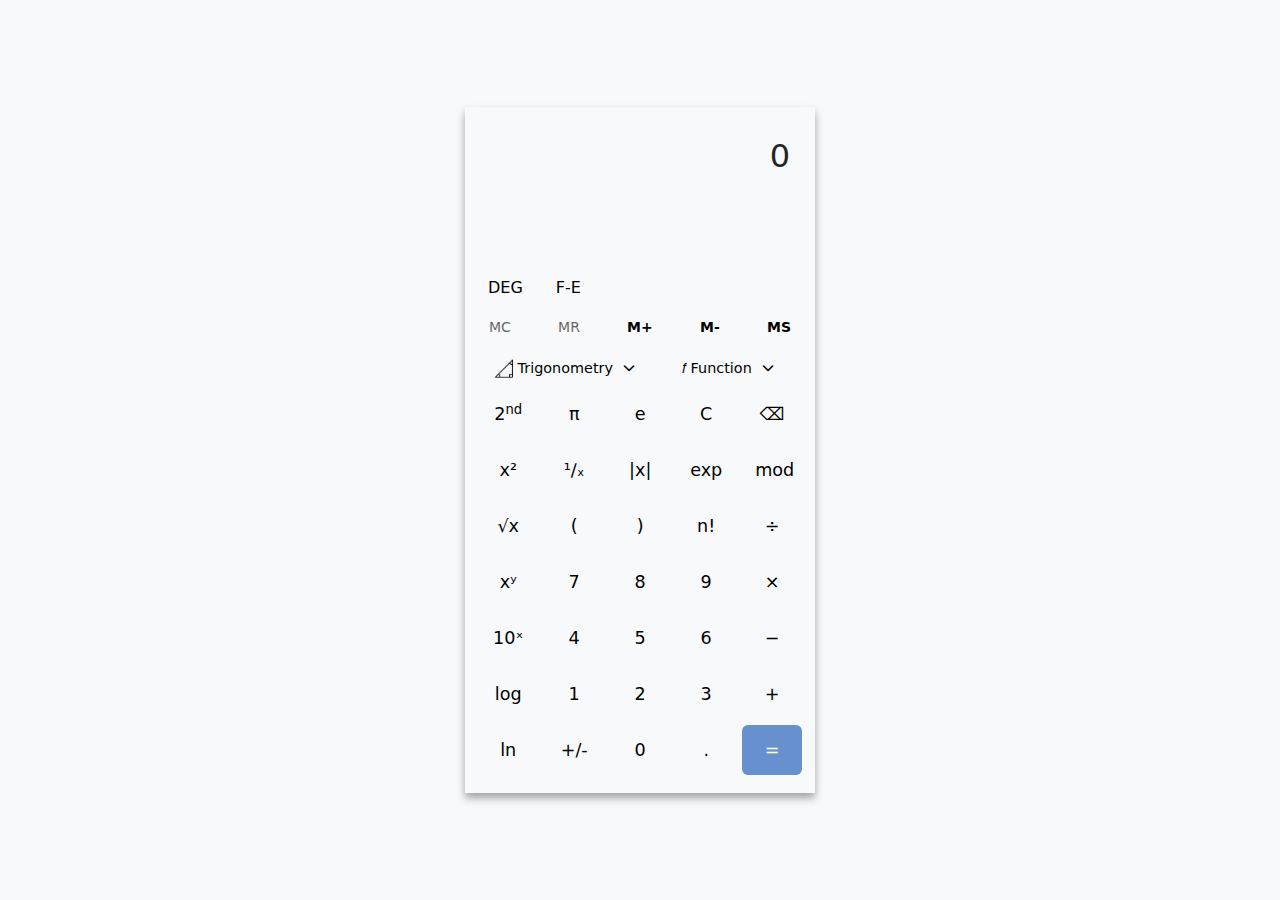
==== index2.html @ c0d9a8f0 "first comiit" ====
<!DOCTYPE html>
<html lang="en">

<head>
    <meta charset="UTF-8">
    <meta name="viewport" content="width=device-width, initial-scale=1.0">
    <title>Scientific Calculator</title>
    <link href="https://cdn.jsdelivr.net/npm/bootstrap@5.3.0/dist/css/bootstrap.min.css" rel="stylesheet">
    <link rel="stylesheet" href="https://cdnjs.cloudflare.com/ajax/libs/font-awesome/6.4.2/css/all.min.css">
    <style>
        body {
            background-color: #f8f9fa !important;
        }

        .calculator {
            width: 350px;
            background-color: #f8f9fa;
            background-color: #f8f9fa !important;
            padding: 15px;
            /* border-radius: 10px; */
            background-color: rgba(131, 131, 131, 0.35);
            box-shadow: 0px 0px 10px rgba(0, 0, 0, 0.1);
            box-shadow: rgba(0, 0, 0, 0.35) 0rem 0.31rem 0.5rem;
        }

        .screen {
            font-size: 2rem;
            overflow: hidden;
            text-overflow: ellipsis;
            white-space: nowrap;
            display: flex;
            /* align-items: center; */
            justify-content: flex-end;
            padding: 10px;
            width: 100%;
            height: 150px;
        }

        .btn-calc {
            width: 60px;
            height: 50px;
            font-size: 1.1rem;
            margin: 3px;
        }

        .btn-calc sup {
            font-size: 0.75em;
        }

        .gap-25px {
            gap: 25px;
        }

        .calDiv__btn {
            background-color: transparent;
            box-shadow: none;
        }

        .calDiv {
            padding: 0.6rem;
            max-height: 100%;
            box-shadow: 0rem 0rem 0.25rem 0.0625rem grey;
        }

        .btn-equal {
            background-color: #6690ce !important;
            color: white;
        }

        .btn-opacity {
            opacity: 0.6;
        }

        .btn-bold {
            font-weight: bold;
        }

        .btn-trig-func {
            font-size: 0.9rem;
            display: flex;
            align-items: center;
            gap: 5px;
            font-weight: 500;
            border-radius: 5px;
            padding: 6px 10px;
        }

        .calDiv__trigonoImg--size {
            width: 1.1rem;
            object-fit: contain;
            vertical-align: middle;
            transform: rotate(270deg);
        }

        .arrow-icon {
            font-size: 12px;
            margin-left: 5px;
        }

        .row {
            --bs-gutter-x: 1.5rem;
            --bs-gutter-y: 0;
            display: flex;
            flex-wrap: wrap;
            margin-top: calc(-1* var(--bs-gutter-y));
            margin-right: calc(-.5* var(--bs-gutter-x));
            margin-left: calc(-0.2* var(--bs-gutter-x));
        }
    </style>
</head>

<body>
    <div class="container d-flex justify-content-center align-items-center vh-100">
        <div class="calculator">
            <div class="screen">0</div>

            <div class="d-flex justify-content-start ms-1 gap-25px">
                <button class="btn btn-light calDiv__btn border-0 p-1">DEG</button>
                <button class="btn btn-light calDiv__btn border-0 p-1">F-E</button>
            </div>

            <div class="d-flex justify-content-between my-2">
                <button class="btn btn-light btn-sm btn-opacity">MC</button>
                <button class="btn btn-light btn-sm btn-opacity">MR</button>
                <button class="btn btn-light btn-sm btn-bold">M+</button>
                <button class="btn btn-light btn-sm btn-bold">M-</button>
                <button class="btn btn-light btn-sm btn-bold">MS</button>
            </div>

            <div class="d-flex justify-content-start ms-1 gap-25px">
                <button class="btn btn-light btn-sm btn-trig-func">
                    <img src="./images/triangle.png" alt="triangle" class="calDiv__trigonoImg--size">
                    Trigonometry
                    <i class="fa-solid fa-chevron-down arrow-icon"></i>
                </button>

                <button class="btn btn-light btn-sm btn-trig-func">
                    𝑓 Function
                    <i class="fa-solid fa-chevron-down arrow-icon"></i>
                </button>
            </div>

            <div class="row text-center">
                <button class="btn btn-light btn-calc">2<sup>nd</sup></button>

                <button class="btn btn-light btn-calc">&pi;</button>
                <button class="btn btn-light btn-calc">e</button>
                <button class="btn btn-light btn-calc">C</button>
                <button class="btn btn-light btn-calc">⌫</button>
                <button class="btn btn-light btn-calc">x²</button>
                <button class="btn btn-light btn-calc">¹∕ₓ</button>
                <button class="btn btn-light btn-calc">|x|</button>
                <button class="btn btn-light btn-calc">exp</button>
                <button class="btn btn-light btn-calc">mod</button>
                <button class="btn btn-light btn-calc">√x</button>
                <button class="btn btn-light btn-calc">(</button>
                <button class="btn btn-light btn-calc">)</button>
                <button class="btn btn-light btn-calc">n!</button>
                <button class="btn btn-light btn-calc">÷</button>
                <button class="btn btn-light btn-calc">xʸ</button>
                <button class="btn btn-light btn-calc">7</button>
                <button class="btn btn-light btn-calc">8</button>
                <button class="btn btn-light btn-calc">9</button>
                <button class="btn btn-light btn-calc">×</button>
                <button class="btn btn-light btn-calc">10ˣ</button>
                <button class="btn btn-light btn-calc">4</button>
                <button class="btn btn-light btn-calc">5</button>
                <button class="btn btn-light btn-calc">6</button>
                <button class="btn btn-light btn-calc">−</button>
                <button class="btn btn-light btn-calc">log</button>
                <button class="btn btn-light btn-calc">1</button>
                <button class="btn btn-light btn-calc">2</button>
                <button class="btn btn-light btn-calc">3</button>
                <button class="btn btn-light btn-calc">+</button>
                <button class="btn btn-light btn-calc">ln</button>
                <button class="btn btn-light btn-calc">+/-</button>
                <button class="btn btn-light btn-calc">0</button>
                <button class="btn btn-light btn-calc">.</button>
                <button class="btn btn-equal btn-calc">=</button>
            </div>
        </div>
    </div>

    <script src="https://cdn.jsdelivr.net/npm/bootstrap@5.3.0/dist/js/bootstrap.bundle.min.js"></script>
    <script>
        document.addEventListener("DOMContentLoaded", function () {
            const screen = document.querySelector(".screen");
            let expression = "";

            document.querySelectorAll(".btn-calc").forEach(button => {
                button.addEventListener("click", function () {
                    const value = this.textContent;

                    if (value === "C") {
                        expression = "";
                    } else if (value === "⌫") {
                        expression = expression.slice(0, -1);
                    } else if (value === "=") {
                        try {
                            expression = eval(expression.replace(/×/g, "*").replace(/÷/g, "/"));
                        } catch (error) {
                            expression = "Error";
                        }
                    } else if (value === "x²") {
                        expression = Math.pow(eval(expression), 2);
                    } else if (value === "√x") {
                        expression = Math.sqrt(eval(expression));
                    } else if (value === "¹∕ₓ") {
                        expression = 1 / eval(expression);
                    } else if (value === "|x|") {
                        expression = Math.abs(eval(expression));
                    } else if (value === "n!") {
                        expression = factorial(eval(expression));
                    } else if (value === "log") {
                        expression = Math.log10(eval(expression));
                    } else if (value === "ln") {
                        expression = Math.log(eval(expression));
                    } else if (value === "e") {
                        expression += Math.E;
                    } else if (value === "π") {
                        expression += Math.PI;
                    } else if (value === "mod") {
                        expression += "%";
                    } else if (value === "xʸ") {
                        expression += "**";
                    } else if (value === "10ˣ") {
                        expression = Math.pow(10, eval(expression));
                    } else if (value === "exp") {
                        expression = Math.exp(eval(expression));
                    } else if (value === "+") {
                        expression += "+";
                    } else if (value === "−") {
                        expression += "-";
                    } else if (value === "÷") {
                        expression += "/";
                    } else if (value === "×") {
                        expression += "*";
                    } else if (value === "+/-") {
                        expression = eval(expression) * -1;
                    } else {
                        expression += value;
                    }

                    screen.textContent = expression;
                });
            });

            function factorial(n) {
                if (n < 0) return "Error";
                if (n === 0 || n === 1) return 1;
                let result = 1;
                for (let i = 2; i <= n; i++) {
                    result *= i;
                }
                return result;
            }
        });

    </script>
</body>

</html>
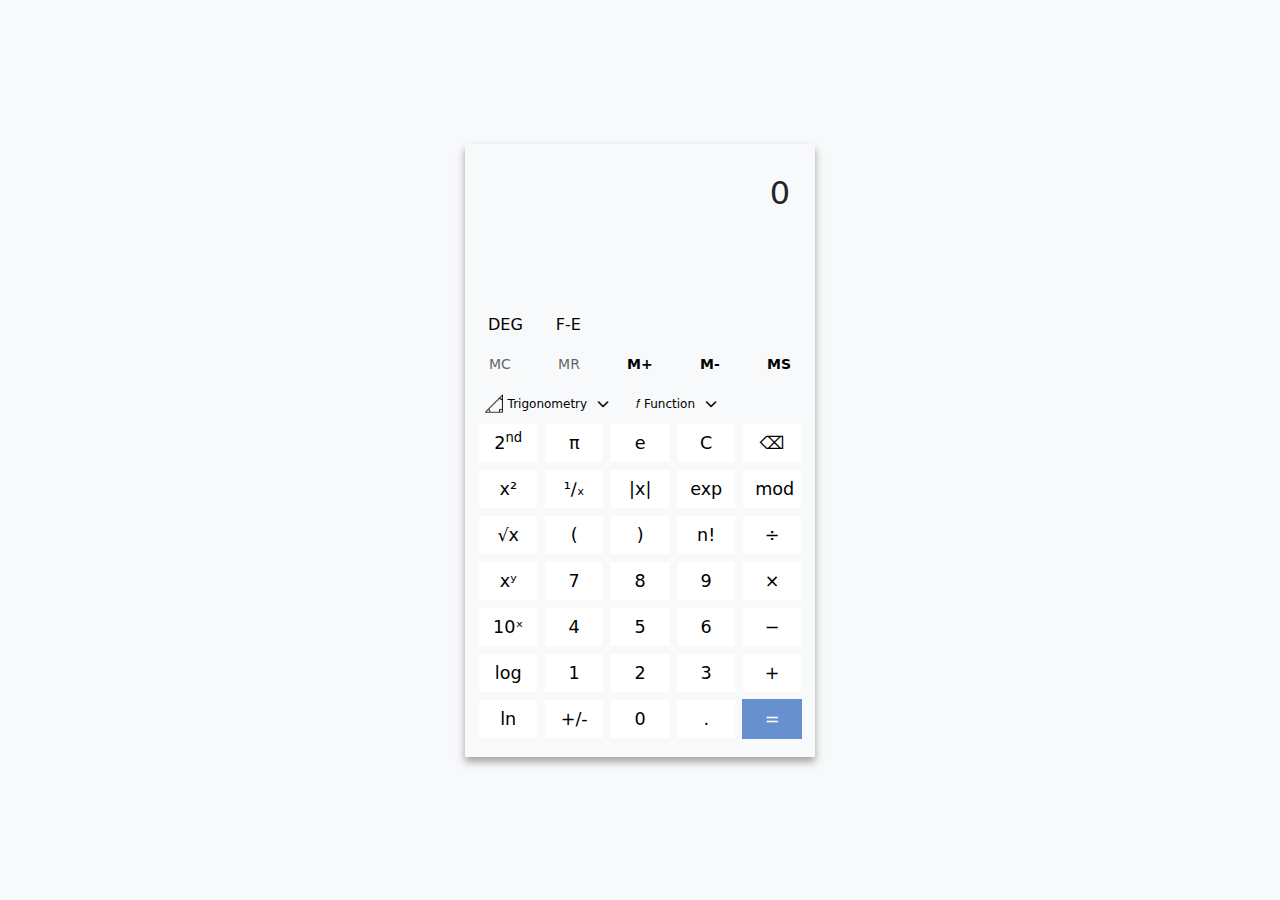
==== commit fa92111a: "second commit" ====
--- a/index2.html
+++ b/index2.html
@@ -19,6 +19,7 @@
             padding: 15px;
             /* border-radius: 10px; */
             background-color: rgba(131, 131, 131, 0.35);
+            background-color: #f8f9fa !important;
             box-shadow: 0px 0px 10px rgba(0, 0, 0, 0.1);
             box-shadow: rgba(0, 0, 0, 0.35) 0rem 0.31rem 0.5rem;
         }
@@ -38,9 +39,11 @@
 
         .btn-calc {
             width: 60px;
-            height: 50px;
+            height: 40px;
             font-size: 1.1rem;
             margin: 3px;
+            background-color: white;
+            border-radius: 0 !important;
         }
 
         .btn-calc sup {
@@ -76,13 +79,13 @@
         }
 
         .btn-trig-func {
-            font-size: 0.9rem;
+            font-size: .75rem;
             display: flex;
             align-items: center;
             gap: 5px;
             font-weight: 500;
             border-radius: 5px;
-            padding: 6px 10px;
+            padding: 6px 0px;
         }
 
         .calDiv__trigonoImg--size {
